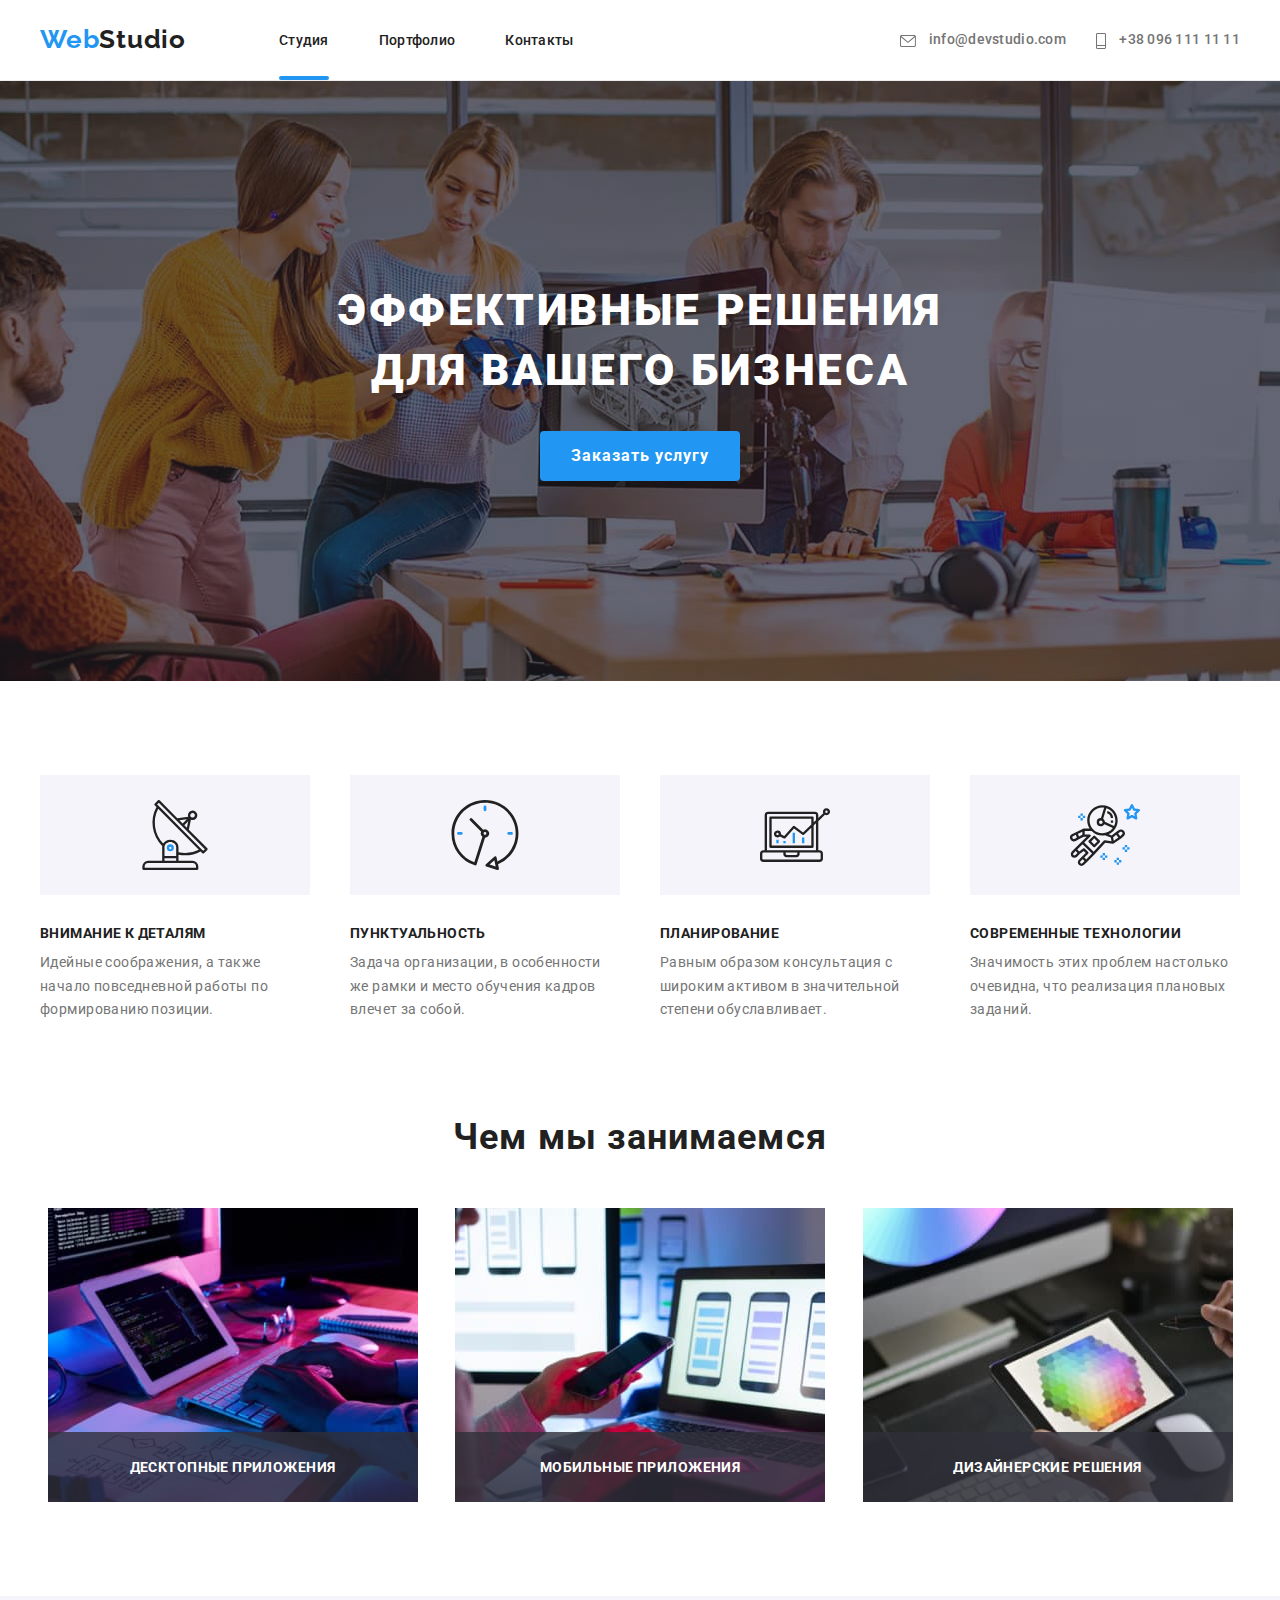
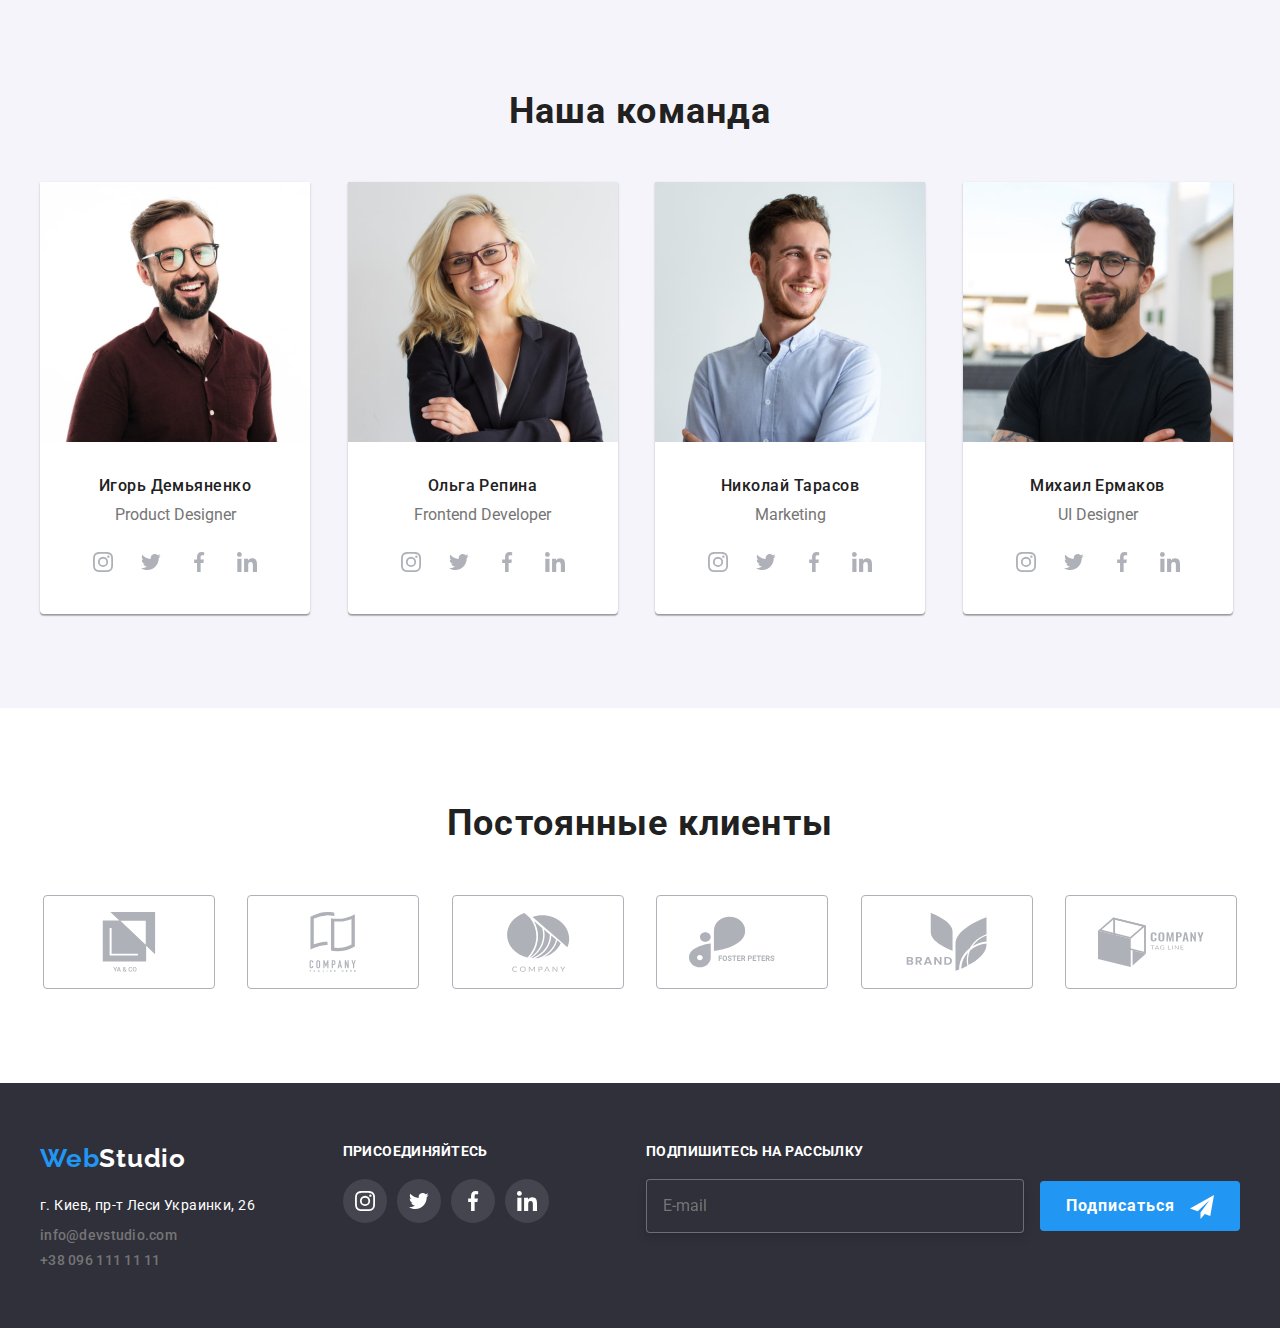
==== index.html @ 2f4a077f "initial commit" ====
<!DOCTYPE html>
<html lang="ru">
  <head>
    <meta charset="UTF-8" />
    <meta http-equiv="X-UA-Compatible" content="IE=edge" />
    <meta name="viewport" content="width=device-width, initial-scale=1.0" />
    <link rel="preconnect" href="https://fonts.googleapis.com" />
    <link rel="preconnect" href="https://fonts.gstatic.com" crossorigin />
    <link
      href="https://fonts.googleapis.com/css2?family=Raleway:wght@700&family=Roboto:wght@400;500;700;900&display=swap"
      rel="stylesheet"
    />
    <link
      rel="stylesheet"
      href="node_modules/modern-normalize/modern-normalize.css"
    />
    <link rel="stylesheet" href="./sass/main.min.css" />
    <link rel="stylesheet" href="css/styles.css" />
    <title>Студия</title>
  </head>
  <body>
    <header class="header">
      <div class="container">
        <nav class="header__nav">
          <a class="logo" href="#">
            <strong class="logo strong">Web</strong>Studio
          </a>
          <ul class="menu__list">
            <li class="menu__item">
              <a class="menu__link active" href="index.html">Студия</a>
            </li>
            <li class="menu__item">
              <a class="menu__link" href="portfolio.html">Портфолио</a>
            </li>
            <li class="menu__item">
              <a class="menu__link" href="#">Контакты</a>
            </li>
          </ul>

          <ul class="contacts__list">
            <li class="contacts__item">
              <a class="mail" href="mailto:info@devstudio.com"
                ><svg class="contacts__icon" width="16" height="12">
                  <use href="./images/icons.svg#icon-mail"></use>
                </svg>
                <span class="mail__text">info@devstudio.com</span>
              </a>
            </li>
            <li class="contacts__item">
              <a class="phone" href="tel:+380961111111">
                <svg class="contacts__icon" width="10" height="16">
                  <use href="./images/icons.svg#icon-phone"></use>
                </svg>
                <span class="phone__text">+38 096 111 11 11</span>
              </a>
            </li>
          </ul>
        </nav>
      </div>
    </header>

    <main class="main">
      <section class="title">
        <div class="container">
          <h1 class="title__main">
            Эффективные решения<br />для вашего бизнеса
          </h1>
          <button class="button title__btn" type="button" data-modal-open>
            Заказать услугу
          </button>
        </div>
      </section>

      <section class="section content">
        <div class="container">
          <ul class="content__list">
            <li class="content__item icon-antenna">
              <h3 class="content__title">Внимание к деталям</h3>
              <p class="content__text">
                Идейные соображения, а также начало повседневной работы по
                формированию позиции.
              </p>
            </li>
            <li class="content__item icon-clock">
              <h3 class="content__title">Пунктуальность</h3>
              <p class="content__text">
                Задача организации, в особенности же рамки и место обучения
                кадров влечет за собой.
              </p>
            </li>
            <li class="content__item icon-diagram">
              <h3 class="content__title">Планирование</h3>
              <p class="content__text">
                Равным образом консультация с широким активом в значительной
                степени обуславливает.
              </p>
            </li>
            <li class="content__item icon-astronaut">
              <h3 class="content__title">Современные технологии</h3>
              <p class="content__text">
                Значимость этих проблем настолько очевидна, что реализация
                плановых заданий.
              </p>
            </li>
          </ul>
        </div>
      </section>

      <section class="section">
        <div class="container">
          <h2 class="about__title">Чем мы занимаемся</h2>
          <ul class="about__list">
            <li class="about__item">
              <img
                class="about__img"
                src="images/image1.jpg"
                alt="coding"
                width="370"
                height="294"
              />
              <h3 class="about__description">Десктопные приложения</h3>
            </li>
            <li class="about__item">
              <img
                class="about__img"
                src="images/image2.jpg"
                alt="working with laptop"
                width="370"
                height="294"
              />
              <h3 class="about__description">Мобильные приложения</h3>
            </li>
            <li class="about__item">
              <img
                class="about__img"
                src="images/image3.jpg"
                alt="working with tablet"
                width="370"
                height="294"
              />
              <h3 class="about__description">Дизайнерские решения</h3>
            </li>
          </ul>
        </div>
      </section>

      <section class="section team">
        <div class="container">
          <h2 class="team__title">Наша команда</h2>
          <ul class="team__list">
            <li class="team__item">
              <figure class="team__content">
                <img
                  class="team__photo"
                  src="images/photo1.jpg"
                  alt="Игорь Демьяненко"
                  width="270"
                  height="260"
                />
                <figcaption class="team__caption">
                  <p class="team__name">Игорь Демьяненко</p>
                  <p class="team__job">Product Designer</p>
                  <button class="team__btn">
                    <svg class="team__icon" width="20px" height="20px">
                      <use href="./images/icons.svg#icon-instagram"></use>
                    </svg>
                  </button>
                  <button class="team__btn">
                    <svg class="team__icon" width="20px" height="20px">
                      <use href="./images/icons.svg#icon-twitter"></use>
                    </svg>
                  </button>
                  <button class="team__btn">
                    <svg class="team__icon" width="20px" height="20px">
                      <use href="./images/icons.svg#icon-facebook"></use>
                    </svg>
                  </button>
                  <button class="team__btn">
                    <svg class="team__icon" width="20px" height="20px">
                      <use href="./images/icons.svg#icon-linkedin"></use>
                    </svg>
                  </button>
                </figcaption>
              </figure>
            </li>
            <li class="team__item">
              <figure class="team__content">
                <img
                  class="team__photo"
                  src="images/photo2.jpg"
                  alt="Ольга Репина"
                  width="270"
                  height="260"
                />
                <figcaption class="team__caption">
                  <p class="team__name">Ольга Репина</p>
                  <p class="team__job">Frontend Developer</p>
                  <button class="team__btn">
                    <svg class="team__icon" width="20px" height="20px">
                      <use href="./images/icons.svg#icon-instagram"></use>
                    </svg>
                  </button>
                  <button class="team__btn">
                    <svg class="team__icon" width="20px" height="20px">
                      <use href="./images/icons.svg#icon-twitter"></use>
                    </svg>
                  </button>
                  <button class="team__btn">
                    <svg class="team__icon" width="20px" height="20px">
                      <use href="./images/icons.svg#icon-facebook"></use>
                    </svg>
                  </button>
                  <button class="team__btn">
                    <svg class="team__icon" width="20px" height="20px">
                      <use href="./images/icons.svg#icon-linkedin"></use>
                    </svg>
                  </button>
                </figcaption>
              </figure>
            </li>
            <li class="team__item">
              <figure class="team__content">
                <img
                  class="team__photo"
                  src="images/photo3.jpg"
                  alt="Николай Тарасов"
                  width="270"
                  height="260"
                />
                <figcaption class="team__caption">
                  <p class="team__name">Николай Тарасов</p>
                  <p class="team__job">Marketing</p>
                  <button class="team__btn">
                    <svg class="team__icon" width="20px" height="20px">
                      <use href="./images/icons.svg#icon-instagram"></use>
                    </svg>
                  </button>
                  <button class="team__btn">
                    <svg class="team__icon" width="20px" height="20px">
                      <use href="./images/icons.svg#icon-twitter"></use>
                    </svg>
                  </button>
                  <button class="team__btn">
                    <svg class="team__icon" width="20px" height="20px">
                      <use href="./images/icons.svg#icon-facebook"></use>
                    </svg>
                  </button>
                  <button class="team__btn">
                    <svg class="team__icon" width="20px" height="20px">
                      <use href="./images/icons.svg#icon-linkedin"></use>
                    </svg>
                  </button>
                </figcaption>
              </figure>
            </li>
            <li class="team__item">
              <figure class="team__content">
                <img
                  class="team__photo"
                  src="images/photo4.jpg"
                  alt="Михаил Ермаков"
                  width="270"
                  height="260"
                />
                <figcaption class="team__caption">
                  <p class="team__name">Михаил Ермаков</p>
                  <p class="team__job">UI Designer</p>
                  <button class="team__btn">
                    <svg class="team__icon" width="20px" height="20px">
                      <use href="./images/icons.svg#icon-instagram"></use>
                    </svg>
                  </button>
                  <button class="team__btn">
                    <svg class="team__icon" width="20px" height="20px">
                      <use href="./images/icons.svg#icon-twitter"></use>
                    </svg>
                  </button>
                  <button class="team__btn">
                    <svg class="team__icon" width="20px" height="20px">
                      <use href="./images/icons.svg#icon-facebook"></use>
                    </svg>
                  </button>
                  <button class="team__btn">
                    <svg class="team__icon" width="20px" height="20px">
                      <use href="./images/icons.svg#icon-linkedin"></use>
                    </svg>
                  </button>
                </figcaption>
              </figure>
            </li>
          </ul>
        </div>
      </section>

      <section class="section">
        <div class="container">
          <h2 class="clients__title">Постоянные клиенты</h2>
          <ul class="clients__list">
            <li class="clients__item">
              <a class="clients__link" href="#">
                <svg class="clients__icon" width="106" height="60">
                  <use href="./images/icons.svg#icon-Client1"></use>
                </svg>
              </a>
            </li>
            <li class="clients__item">
              <a class="clients__link" href="#">
                <svg class="clients__icon" width="106" height="60">
                  <use href="./images/icons.svg#icon-Client2"></use>
                </svg>
              </a>
            </li>
            <li class="clients__item">
              <a class="clients__link" href="#">
                <svg class="clients__icon" width="106" height="60">
                  <use href="./images/icons.svg#icon-Client3"></use>
                </svg>
              </a>
            </li>
            <li class="clients__item">
              <a class="clients__link" href="#">
                <svg class="clients__icon" width="106" height="60">
                  <use href="./images/icons.svg#icon-Client4"></use>
                </svg>
              </a>
            </li>
            <li class="clients__item">
              <a class="clients__link" href="#">
                <svg class="clients__icon" width="106" height="60">
                  <use href="./images/icons.svg#icon-Client5"></use>
                </svg>
              </a>
            </li>
            <li class="clients__item">
              <a class="clients__link" href="#">
                <svg class="clients__icon" width="106" height="60">
                  <use href="./images/icons.svg#icon-Client6"></use>
                </svg>
              </a>
            </li>
          </ul>
        </div>
      </section>
    </main>

    <footer class="footer">
      <div class="container address">
        <div class="address__info">
          <a class="logo footer-logo" href="#">
            <strong class="logo strong">Web</strong>Studio
          </a>
          <ul class="address__list">
            <li class="address__item">г. Киев, пр-т Леси Украинки, 26</li>
            <li class="address__item">
              <a class="mail" href="mailto:info@devstudio.com"
                >info@devstudio.com</a
              >
            </li>
            <li class="address__item">
              <a class="phone" href="tel:+380961111111">+38 096 111 11 11</a>
            </li>
          </ul>
        </div>

        <div class="address__links">
          <h3 class="address__title">Присоединяйтесь</h3>
          <ul class="address__icon-list">
            <li class="address__icon-item">
              <svg class="address__icon" width="20px" height="20px">
                <use href="./images/icons.svg#icon-instagram"></use>
              </svg>
            </li>
            <li class="address__icon-item">
              <svg class="address__icon" width="20px" height="20px">
                <use href="./images/icons.svg#icon-twitter"></use>
              </svg>
            </li>
            <li class="address__icon-item">
              <svg class="address__icon" width="20px" height="20px">
                <use href="./images/icons.svg#icon-facebook"></use>
              </svg>
            </li>
            <li class="address__icon-item">
              <svg class="address__icon" width="20px" height="20px">
                <use href="./images/icons.svg#icon-linkedin"></use>
              </svg>
            </li>
          </ul>
        </div>
        <div class="address__form">
          <h3 class="footer__title">Подпишитесь на рассылку</h3>
          <form name="footer__form">
            <label class="footer__label">
              <input
                class="footer__input"
                type="email"
                name="email"
                placeholder="E-mail"
              />
            </label>
            <button class="button footer__btn">
              Подписаться
              <svg class="footer__icon" width="24px" height="24px">
                <use href="./images/icons.svg#icon-icon_send"></use>
              </svg>
            </button>
          </form>
        </div>
      </div>
    </footer>

    <div class="backdrop is-hidden" data-modal>
      <div class="modal">
        <button class="close__btn" data-modal-close>
          <svg class="close__icon" width="18px" height="18px">
            <use href="./images/icons.svg#icon-close"></use>
          </svg>
        </button>
        <div class="modal__container">
          <h3 class="modal__title">Оставьте свои данные, мы вам перезвоним</h3>

          <form class="modal__form">
            <label class="modal__label">
              <span class="modal__name">Имя</span>
              <input class="modal__input" type="text" name="name" />
              <svg class="modal__icon" width="18px" height="18px">
                <use href="./images/icons.svg#icon-person"></use>
              </svg>
            </label>
            <label class="modal__label">
              <span class="modal__name">Телефон</span>
              <input class="modal__input" type="tel" name="tel" />
              <svg class="modal__icon" width="18px" height="18px">
                <use href="./images/icons.svg#icon-tel"></use>
              </svg>
            </label>
            <label class="modal__label">
              <span class="modal__name">Почта</span>
              <input class="modal__input" type="email" name="email" />
              <svg class="modal__icon" width="18px" height="18px">
                <use href="./images/icons.svg#icon-email"></use>
              </svg>
            </label>
            <label class="modal__label">
              <span class="modal__name">Комментарий</span>
              <textarea
                class="modal__textarea"
                name="feedback"
                placeholder="Введите текст"
              ></textarea>
            </label>
            <label class="modal__custom-label">
              <input class="modal__checkbox" type="checkbox" name="checkbox" />
              <span class="modal__custom-icon"></span>
              <span class="modal__custom-text"
                >Соглашаюсь с рассылкой и принимаю
                <strong>Условия договора</strong></span
              >
            </label>
            <button class="button modal__btn" type="submit">Отправить</button>
          </form>
        </div>
      </div>
    </div>
    <script src="./js/modal.js"></script>
  </body>
</html>
---- css/styles.css ----
:root {
    --backgr-color: #E5E5E5;
    --border-color: #ECECEC;
    --brand-color: #212121;
    --focus-color: #2196F3;
    --title-color: #FFFFFF;
    --main-color:  #2F303A;
    --text-color:  #757575;
    --btn-color:   #F5F4FA;
    --border-img-color: #EEEEEE;
    --icon-color: #AFB1B8;
    --timing-function: cubic-bezier(0.4, 0, 0.2, 1);
    --delay: 250ms;
}

body {
    font-family: 'Roboto', 'Raleway', sans-serif;
    background-color: var(--title-color);
    margin: 0;
}

h1,h2,h3,p,ul {
    margin: 0;
    padding: 0;
}

a {
    text-decoration: none;
    color: var(--text-color);
    display: block;
}

ul {
    list-style-type: none;
}
/*------------- Header -----------------*/

.header {
    border-bottom: 1px solid var(--border-color);
}

.container {
    width: 1200px;
    margin: 0 auto;
    padding: 0 15px;
}


.header__nav {
    display: flex;
    align-items: center;
}

.logo {
    font-family: 'Raleway';
    font-size: 26px;
    font-weight: 700;
    line-height: 1.2;
    letter-spacing: 0.03em;
    color: var(--brand-color);
}

.strong {
    color: var(--focus-color);
}

.menu__list {
   display: flex;
   margin-left: 93px;
}

.menu__item:not( :last-child) {
    margin-right: 50px;
}

.menu__link {
    padding-top: 32px;
    padding-bottom: 32px;
    position: relative;
    color: var(--brand-color);
    cursor: pointer;

    font-size: 14px;
    font-weight: 500;
    line-height: 1.15;
    letter-spacing: 0.02em;
    transition: color var(--delay) var(--timing-function);
}

.menu__link:hover,
.menu__link:focus {
    color:var(--focus-color);
}

.active::after {
    content: "";
    position: absolute;
    bottom: 0;
    display: block;
    width: 100%;
    height: 4px;
    
    border-radius: 2px;
    background-color: var(--focus-color);
}

.contacts__list {
    display: flex;
    margin-left: auto;    
}

.contacts__item {
    margin-left: 30px;
}

.contacts__icon {
    vertical-align: middle;
    fill: currentColor;
    transition: fill var(--delay) var(--timing-function);
}

.contacts__icon:hover {
    fill: var(--focus-color);
}

.mail__text,
.phone__text {
    margin-left: 10px;
}

.mail,
.phone {
    font-size: 14px;
    font-weight: 500;
    line-height: 1.15;
    letter-spacing: 0.02em; 
    cursor: pointer;
    transition: color var(--delay) var(--timing-function);
}

.mail:hover,.mail:focus,
.phone:hover, .phone:focus {
    color: var(--focus-color);
}


/*------------ Studio ----------------*/
/*------------ Main ------------------*/

.title {
     background-color: var(--main-color);
     padding-bottom: 200px;
     max-width: 1600px;
     margin-left: auto;
     margin-right: auto;
     background-size: cover;
     background-repeat: no-repeat;
     background-position: center;
     background-image: linear-gradient(to right, rgba(47, 48, 58, 0.4),rgba(47, 48, 58, 0.4)), url("../images/bg_img.jpg");
}

.title__main {
    padding-top: 200px;
    
    font-size: 44px;
    font-weight: 900;
    line-height: 1.36;
    text-align: center;
    letter-spacing: 0.06em;
    text-transform: uppercase;
    color: var(--title-color);
}

.button {
    display: block;
    margin: 30px auto 0;
    padding: 0;
    
    width: 200px;
    height: 50px;
    border-radius: 4px;
    border: none;
    background-color: var(--focus-color);
    color: var(--title-color);
    font-family: 'Roboto';
    font-size: 16px;
    font-weight: 700;
    line-height: 1.9;
    text-align: center;
    letter-spacing: 0.06em;
    cursor: pointer;
}



/*--------------- Content --------------*/
.section {
    padding-top: 94px;
    padding-bottom: 94px;
}

.content {
    padding-bottom: 0px;
}

.content__list {
    display: flex;
    justify-content: space-between;
}

.content__item {
    margin-right: 30px;
    flex-basis: 270px;
}

.content__item::before {
    content: "";
    width: 270px;
    height: 120px;
    background: var(--btn-color) url(../images/antenna.svg) no-repeat center;
    display: block;
    margin-bottom: 30px;
}

.icon-clock::before {
    background-image:url(../images/clock.svg);
}

.icon-diagram::before {
    background-image: url(../images/diagram.svg);
}

.icon-astronaut::before {
    background-image: url(../images/astronaut.svg);
}

.content__item:nth-child(4n) {
    margin-right: 0px;
}

.content__title,
.about__description {
    font-size: 14px;
    font-weight: 700;
    line-height: 1.15;
    letter-spacing: 0.03em;
    text-transform: uppercase;
    color: var(--brand-color);

    margin-bottom: 10px;
}

.content__text {
    font-size: 14px;
    line-height: 1.7;
    letter-spacing: 0.03em;
    color: var(--text-color);
}

/*--------------- About --------------*/

.about__img {
    display: block;
}

.about__list {
    display: flex;
    flex-direction: row;
    justify-content: space-evenly;
}

.about__item {
    margin-right: 30px;
    position: relative;
}

.about__item:last-child {
    margin-right: 0px;
}

.about__description {
    position: absolute;
    bottom: 0;
    width: 370px;
    margin: 0;
    padding-top: 27px;
    padding-bottom: 27px;
    background: rgba(47, 48, 58, 0.8);
    color: var(--title-color);
    text-align: center;
}

.about__title,
.team__title,
.clients__title {
    font-size: 36px;
    font-weight: 700;
    line-height: 1.17;
    text-align: center;
    letter-spacing: 0.03em;
    color: var(--brand-color);
    margin-bottom: 50px;
}

/*-------------  Team --------------*/


.team {
    background-color: var(--btn-color);
}

.team__list {
    display: flex;
    flex-wrap: wrap;
    flex-direction: row;
}

.team__item {
    margin-right: 30px;
    flex-basis: calc((100% - 90px) / 4);
   
}

.team__content {
    width: 270px;
    margin: 0;
    background-color: var(--title-color);
    box-shadow: 0px 1px 3px rgba(0, 0, 0, 0.12), 0px 1px 1px rgba(0, 0, 0, 0.14), 0px 2px 1px rgba(0, 0, 0, 0.2);
    border-radius:  0px 0px 4px 4px;
}

.team__caption {
    padding-left: 32px;
    padding-right: 32px;
    text-align: center;
}

.team__item:nth-child(4n) {
    margin-right: 0px;
}

.team__name {
    padding-top: 30px;
    margin-bottom: 10px;
    
    font-size: 16px;
    font-weight: 500;
    line-height: 1.19;
    text-align: center;
    letter-spacing: 0.03em;
    color: var(--brand-color);
}

.team__job {
    font-weight: 400;
    color: var(--text-color);
    text-align: center;
}

.team__btn {
    margin-top: 16px;
    margin-bottom: 30px;
    width: 44px;
    height: 44px;
    border: none;
    border-radius: 50%;
    cursor: pointer;
    background-color: var(--title-color);
    color: var(--icon-color);
    transition: background-color var(--delay) var(--timing-function), color var(--delay) var(--timing-function);
}

.team__btn:nth-child(4) {
    margin-right: 0;
}

.team__btn:hover {
   background-color: var(--focus-color);
   color: var(--title-color);
}

.team__icon { 
    display: block;
    margin: 0 auto;
    fill: currentColor;
}


/*--------------- Clients --------------*/

.clients__list{
    display: flex;
    flex-direction: row;
    justify-content: space-evenly;
}

.clients__item {
    margin-right: 30px;
}

.clients__item:nth-child(6n) {
    margin-right: 0px;
}

.clients__link {
    width: 170px;
    height: 92px;
    border: 1px solid var(--icon-color);
    border-radius: 4px;
    cursor: pointer;
    color: var(--icon-color);
    fill: var(--icon-color);
}

.clients__icon {
    display: block;
    margin: 16px auto;
    fill: currentColor;
    transition: color var(--delay) var(--timing-function), fill var(--delay) var(--timing-function);
}

.clients__link:hover {
    color: var(--focus-color);
    fill: var(--focus-color);
    border: 1px solid var(--focus-color);
}

/*------------------- Footer --------------------*/

.footer {
    background-color: var(--main-color);
    padding-top: 60px;
    padding-bottom: 60px;
}

.footer-logo {
    color: var(--title-color);
    margin-bottom: 20px;
}

.address {
    display: flex;
    flex-direction: row;
    justify-content: space-between;
}

.address__item {
    font-style: normal;
    font-size: 14px;
    line-height: 1.7;
    letter-spacing: 0.03em;
    color: rgba(255, 255, 255, 0.6); 
}

.address__item:first-child {
    color: var(--title-color);
}

.address__item:not(:last-child) {
    margin-bottom: 9px;
}


.address__icon-list  {
    display: flex;
    flex-direction: row;
}


.address__title,
.footer__title {
    margin-bottom: 20px;
    font-style: normal;
    font-weight: 700;
    font-size: 14px;
    line-height: 16px;
    letter-spacing: 0.03em;
    text-transform: uppercase;
    color: var(--title-color);
}

.address__icon-item{
    width: 44px;
    height: 44px;
    border: none;
    border-radius: 50%;
    background: rgba(255, 255, 255, 0.1);
    cursor: pointer;
    margin-right: 10px;
    display: flex;
    align-items: center;
    transition: background-color var(--delay) var(--timing-function); 
}


.address__icon {
    display: block;
    margin: 0 auto;
    fill: var(--title-color);
}

.address__icon-item:hover {
    background-color: var(--focus-color);
}

.footer__label {
    display: inline-block;
}

.footer__btn {
    display: inline-block;
    margin-top: 0px;
    margin-left: 12px ; 
}
.footer__input {
    width: 358px;
    height: 50px;
    border: 1px solid rgba(255, 255, 255, 0.3);
    border-radius: 4px;
    color: rgba(255, 255, 255, 0.6);
    filter: drop-shadow(0px 4px 4px rgba(0, 0, 0, 0.15));
    background-color: var(--main-color);
    font-size: 16px;
    padding-left: 16px;
    font-family: inherit;
}



.footer__icon {
    display: inline-block;
    vertical-align: middle;
    padding-left: 10px;
}


/*------------ Portfolio ----------------*/

.main__list {
    display: flex;
    flex-direction: row;
    justify-content: center;
}

.main__btn {
    display: block;
    border-radius: 4px;
    border: none;
    padding: 6px 22px;
    background-color: var(--btn-color);
    color: var(--brand-color);
    font-family: 'Roboto';
    font-weight: 500;
    font-size: 16px;
    line-height: 1.6;
    text-align: center;
    letter-spacing: 0.06em;
    cursor: pointer;
    transition: background-color var(--delay) var(--timing-function),color var(--delay) var(--timing-function),box-shadow var(--delay) var(--timing-function);
}

.main__item:not(:last-child) {
    margin-right: 8px;
}

.main__btn:hover,
.main__btn:focus {
    background-color: var(--focus-color);
    color: var(--btn-color);
    box-shadow: 0px 3px 1px rgba(0, 0, 0, 0.1), 0px 1px 2px rgba(0, 0, 0, 0.08), 0px 2px 2px rgba(0, 0, 0, 0.12);
}


.section__images-list {
    display: flex;
    flex-wrap: wrap;
    padding-top: 50px;
}

.section__images-item {
   margin-right: 30px;
   margin-bottom: 30px;
   position: relative;
   transition: box-shadow var(--delay) var(--timing-function);
}

.section__images-item:hover {
    box-shadow: 0px 1px 1px rgba(0, 0, 0, 0.12), 0px 4px 4px rgba(0, 0, 0, 0.06), 1px 4px 6px rgba(0, 0, 0, 0.16);
    cursor: pointer;
}

.section__images-item:nth-child(3n) {
    margin-right: 0;
}

.section__images-item:nth-last-child(-n + 3) {
    margin-bottom: 0px;
}

.section__photo {
    display: block;
}

.section__figure {
    margin: 0;
    position: relative;
    overflow: hidden;
}

.section__text {
    position: absolute;
    height: 100%;
    top: 0;
   
    font-size: 18px;
    line-height: 1.5;
    letter-spacing: 0.03em;
    text-align: left;
    padding: 63px 24px 0px;
    
    transform: translateY(100%);
    transition: transform var(--delay) var(--timing-function);
    
    background-color: rgba(33, 150, 243, 0.9);
    color: var(--title-color);
}

.section__figure:hover .section__text {
    transform: translateY(0);
}


.section__figcaption {
    position: relative;
    z-index: 1;
    padding: 0 24px;
    background-color: var(--title-color);
    border-left: 1px solid var(--border-img-color);
    border-right: 1px solid var(--border-img-color);
    border-bottom: 1px solid  var(--border-img-color);
}

.section__name {
    padding-top: 20px;
    font-weight: 700;
    font-size: 18px;
    line-height: 2;
    letter-spacing: 0.06em;
    color: var(--brand-color);
}

.section__about {
    margin-top: 4px;
    padding-bottom: 20px;

    padding-top: 0px;
    font-weight: 400;
    font-size: 16px;
    line-height: 1.9;
    letter-spacing: 0.03em;
    color: var(--text-color);
}

/*----------- Modal Window --------------*/

.backdrop {
    position: fixed;
    top: 0;
    left: 0;

    width: 100%;
    height: 100%;

    background: rgba(0, 0, 0, 0.2);
    opacity: 1;
    visibility: visible;
    transition: opacity var(--delay) var(--timing-function), visbility var(--delay) var(--timing-function);
}

.backdrop.is-hidden {
    opacity: 0;
    pointer-events: none;
    visibility: hidden;
}

.modal {
    position: absolute;
    top: 50%;
    left: 50%;
    transform: translate(-50%, -50%);

    width: 528px;
    padding: 40px;

    background: var(--title-color);
    box-shadow: 0px 1px 3px rgba(0, 0, 0, 0.12), 0px 1px 1px rgba(0, 0, 0, 0.14), 0px 2px 1px rgba(0, 0, 0, 0.2);
    border-radius: 4px;
    box-sizing: border-box;

    font-family: 'Roboto';
    font-style: normal;
}

.close__btn {
    position: absolute;
    right: 8px;
    top: 8px;
    border: none;
    width: 30px;
    height: 30px;
    
    padding: 0;
    background-color: var(--title-color);
    border-radius: 50%;
    border: 1px solid rgba(0, 0, 0, 0.1);
    cursor: pointer;
}

.close__icon {
    vertical-align: middle;
    fill: currentColor;
    transition: fill var(--timing-function) var(--delay);
}

.close__icon:hover {
    fill:var(--focus-color);
}


.modal__title {
    margin-bottom: 12px;
    text-align: center;
    
    font-weight: 700;
    font-size: 20px;
    line-height: 1.15;
    letter-spacing: 0.03em;
    color: var(--brand-color);
}


.modal__form {
    font-weight: 400;
    font-size: 12px;
    line-height: 1.67;
    letter-spacing: 0.01em;
    color: var(--text-color);
}

.modal__label {
    position: relative;
}

.modal__name {
   display: block;
}

.modal__input {
    display: block;
    width: 100%;
    box-sizing: border-box;
    margin-bottom: 10px;
    padding-top: 14px;
    padding-bottom: 14px;
    padding-left: 42px;
    padding-right: 0;
    border: 1px solid rgba(33, 33, 33, 0.2);
    border-radius: 4px;
}


.modal__icon {
    position: absolute;
    top: 33px;
    left: 15px;
    fill: var(--brand-color);
}

.modal__textarea {
    width: 100%;
    box-sizing: border-box;
    height: 120px;
    padding: 12px 16px;
    border: 1px solid rgba(33, 33, 33, 0.2);
    border-radius: 4px;
    resize: none;

}

.modal__label:focus-within > .modal__icon, .modal__input, .modal__textarea{
    fill: var(--focus-color);
    outline-color: var(--focus-color);
    cursor: pointer;
}

.modal__textarea::placeholder {
    letter-spacing: 0.01em;
    font-family: 'Roboto';
    font-style: normal;
    font-weight: 400;
    color: rgba(117, 117, 117, 0.5);
}


.modal__custom-label {
    display: flex;
    align-items: center;
    margin-top: 20px;
}

.modal__checkbox {
    appearance: none;
}

.modal__custom-icon {
    display: inline-block;
    box-sizing: border-box; 
    margin-right: 8px;
    width: 16px;
    height: 15px;
    border: 2px solid var(--brand-color);
    border-radius: 2px;
}

.modal__custom-text {
    font-size: 14px;
}

.modal__custom-text strong {
    text-decoration: underline;
    font-weight: 400;
}


.modal__checkbox:checked + .modal__custom-icon {
    background-image: url('../images/check.svg');
    background-color: var(--focus-color);
    background-size: contain;
    background-origin: border-box;
    border-color: var(--focus-color);
    background-position: center;
}

.modal__btn {
    margin: 30px auto 0;
    padding: 0;
}
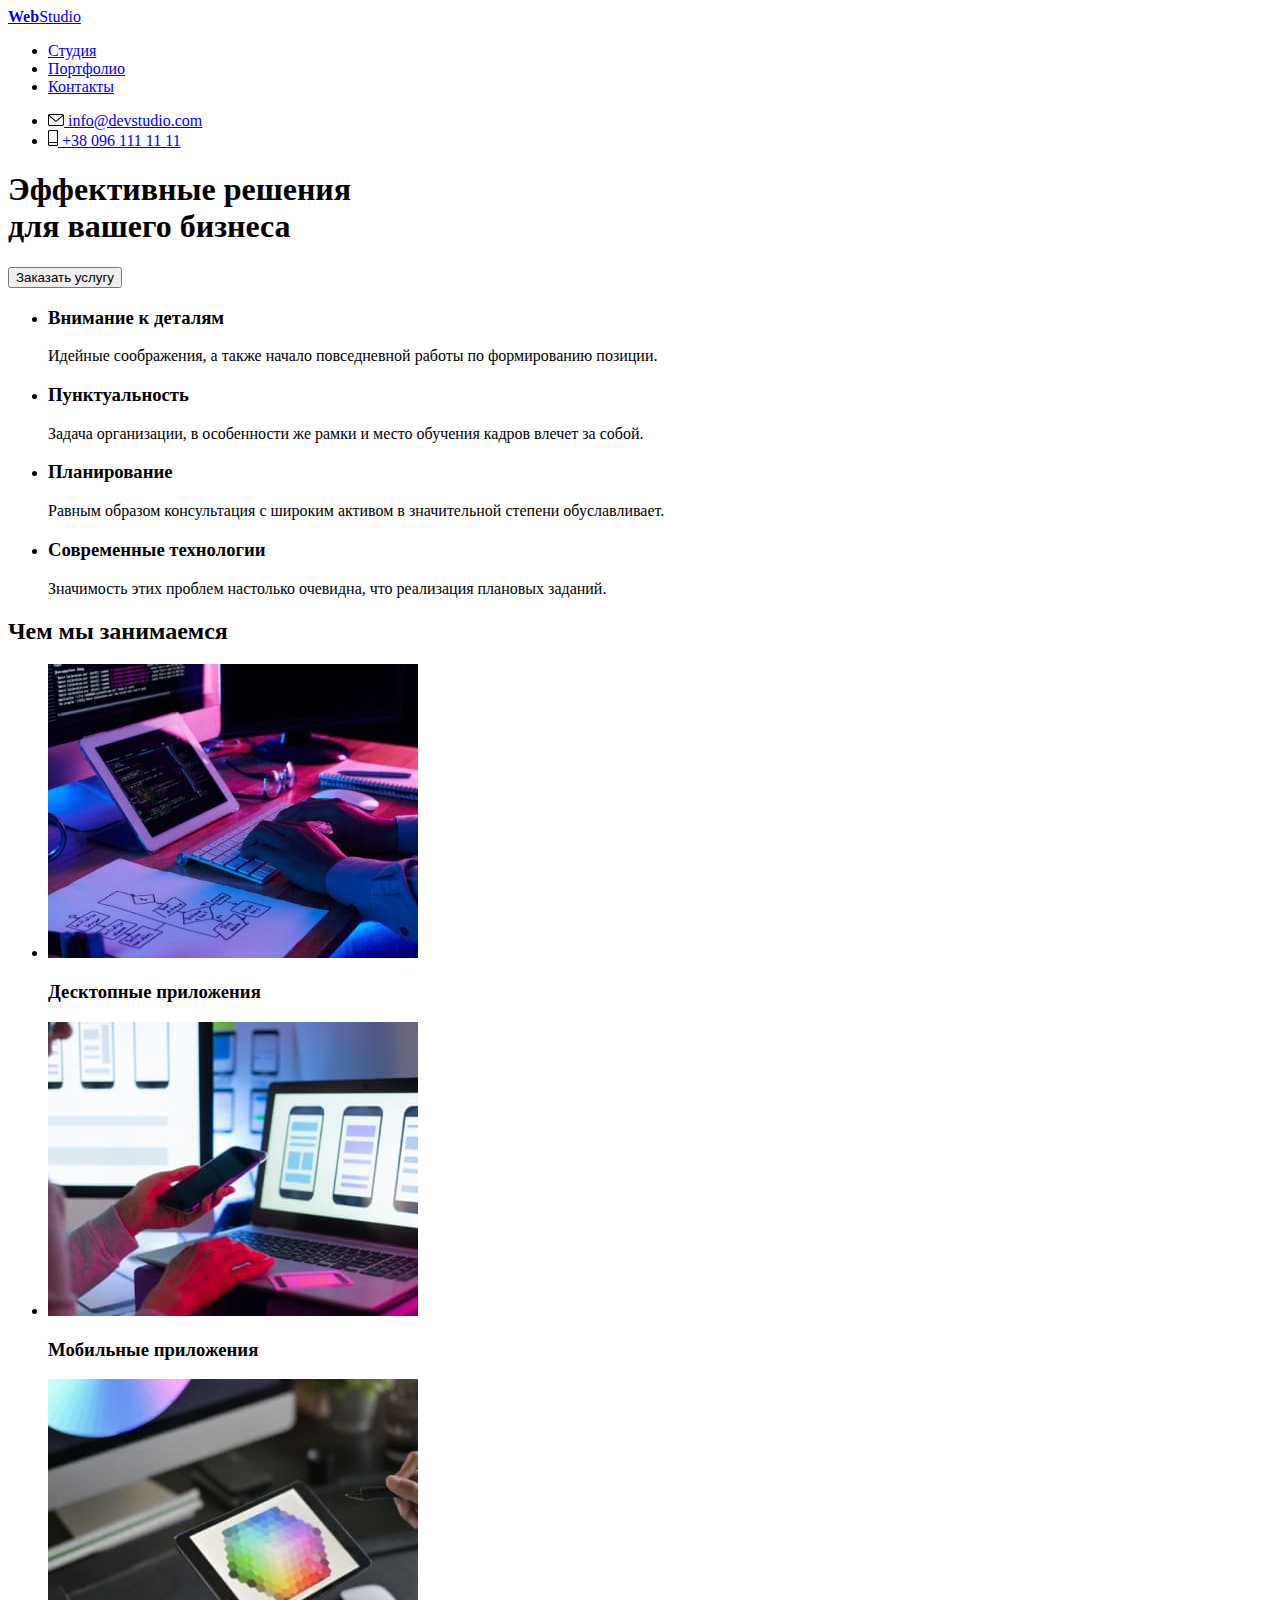
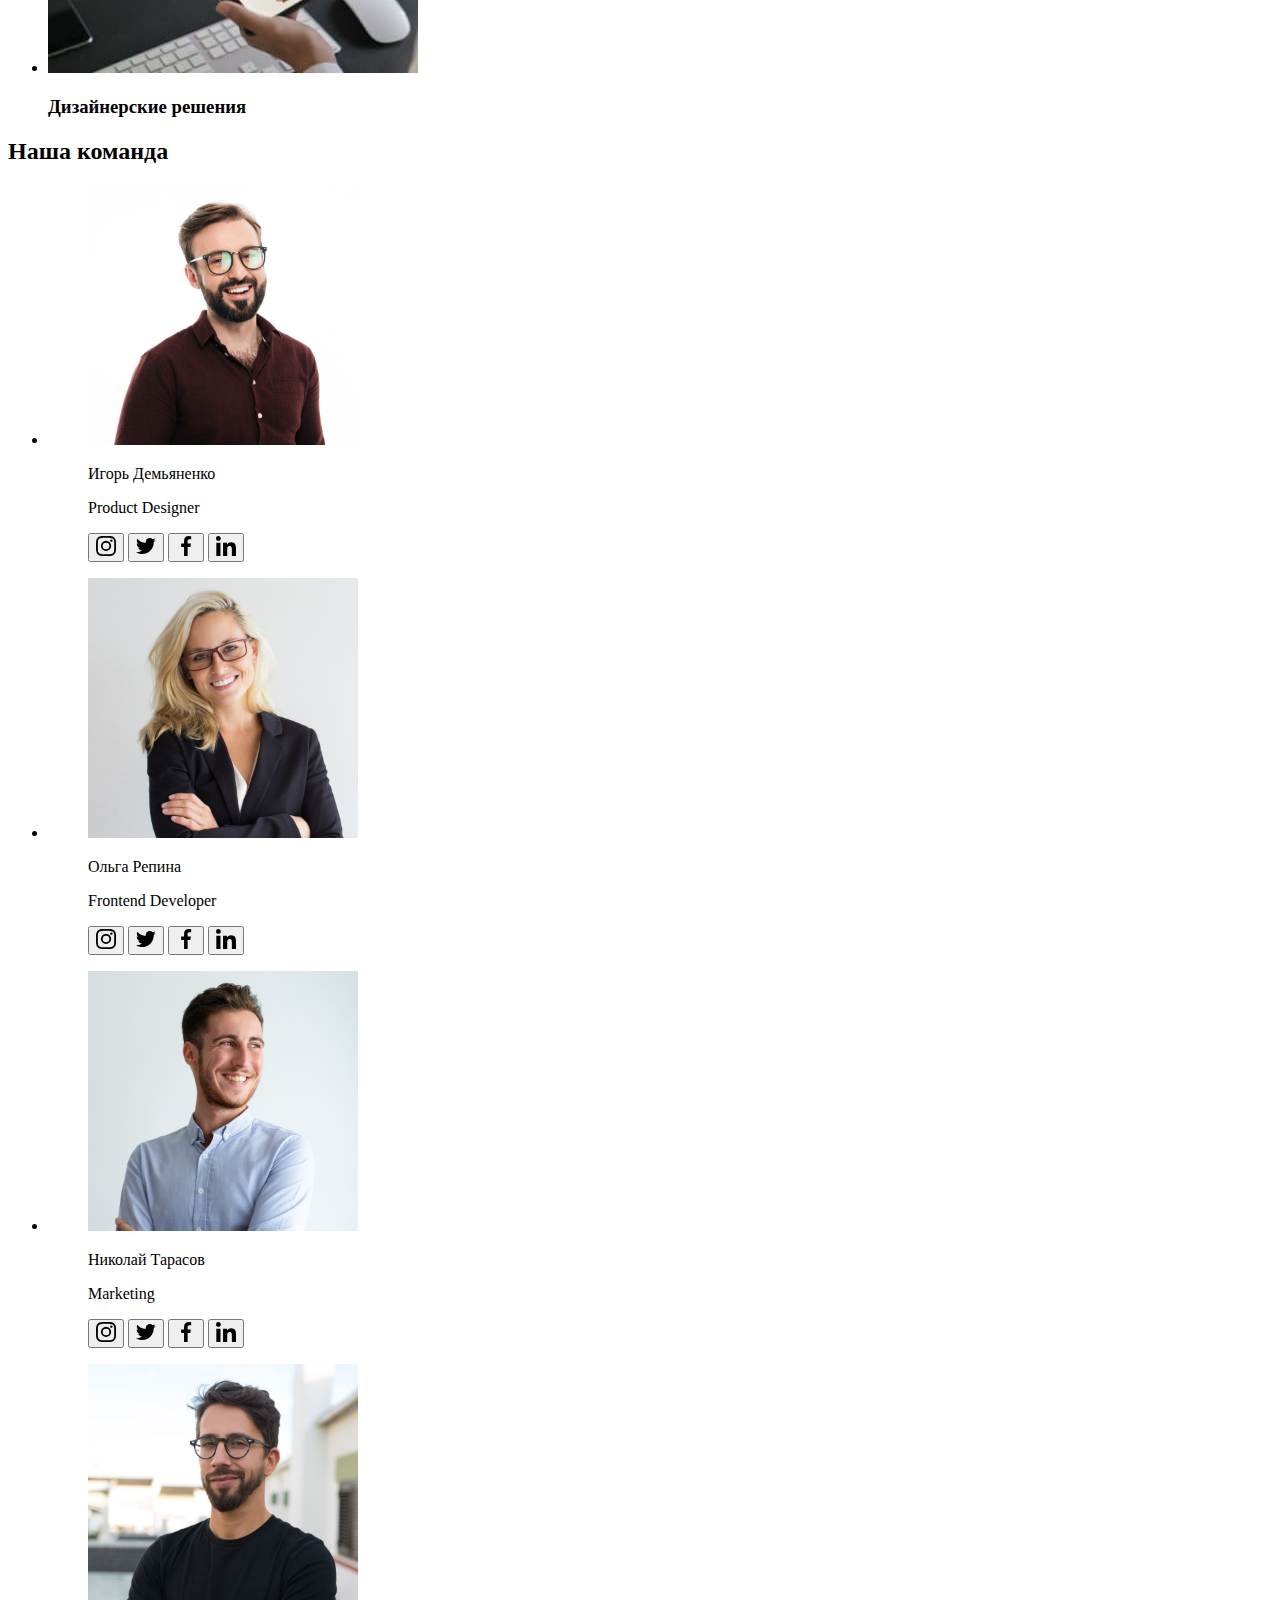
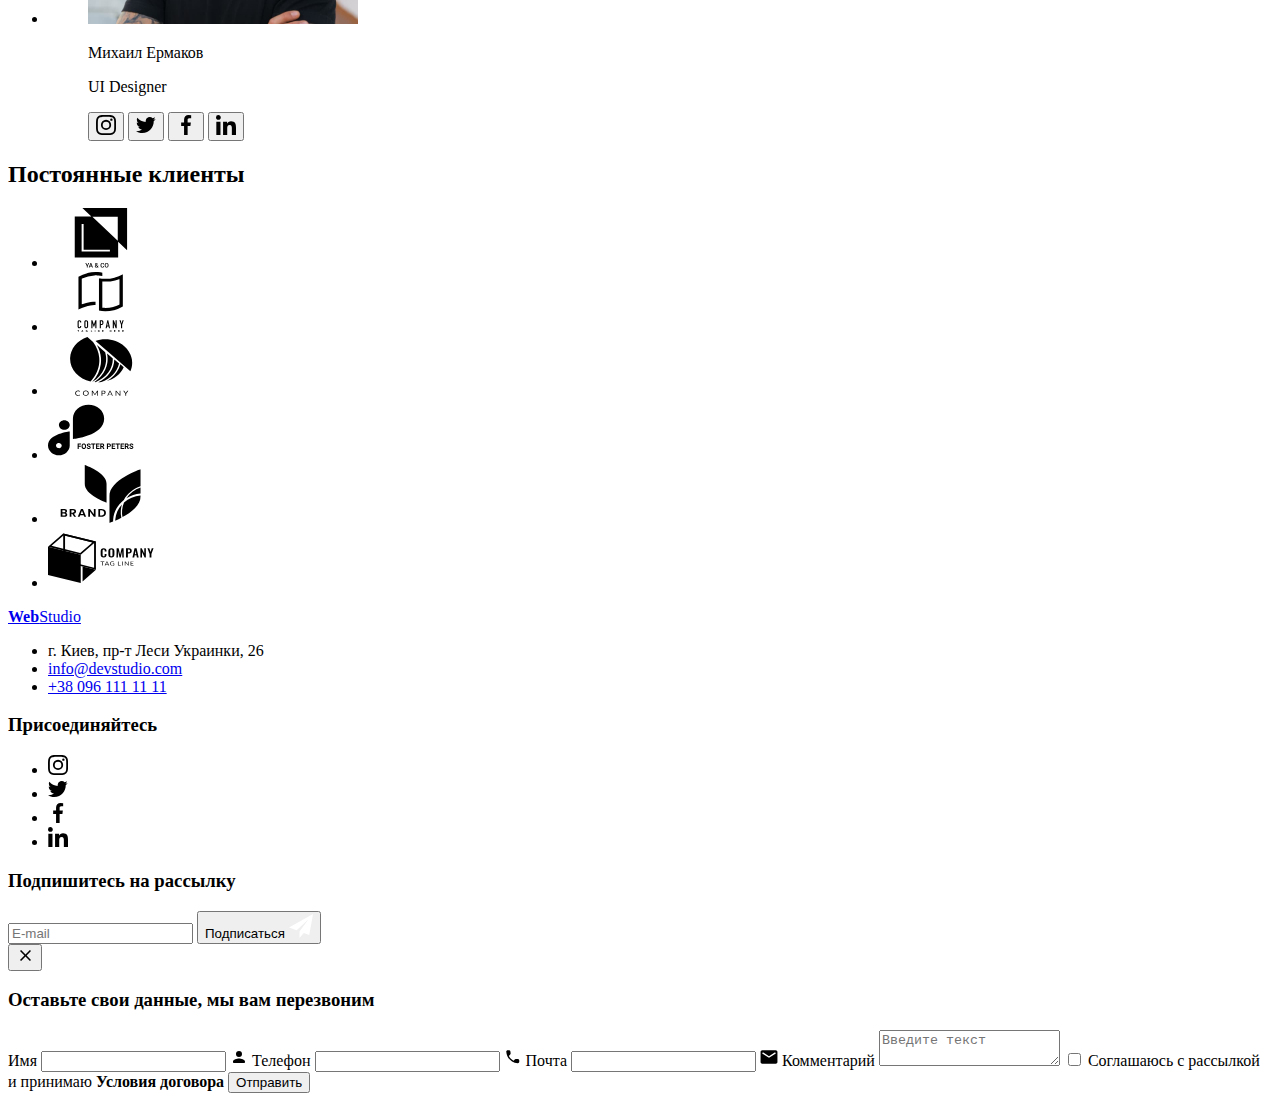
==== commit d3f79dff: "test" ====
--- a/index.html
+++ b/index.html
@@ -15,7 +15,6 @@
       href="node_modules/modern-normalize/modern-normalize.css"
     />
     <link rel="stylesheet" href="./sass/main.min.css" />
-    <link rel="stylesheet" href="css/styles.css" />
     <title>Студия</title>
   </head>
   <body>
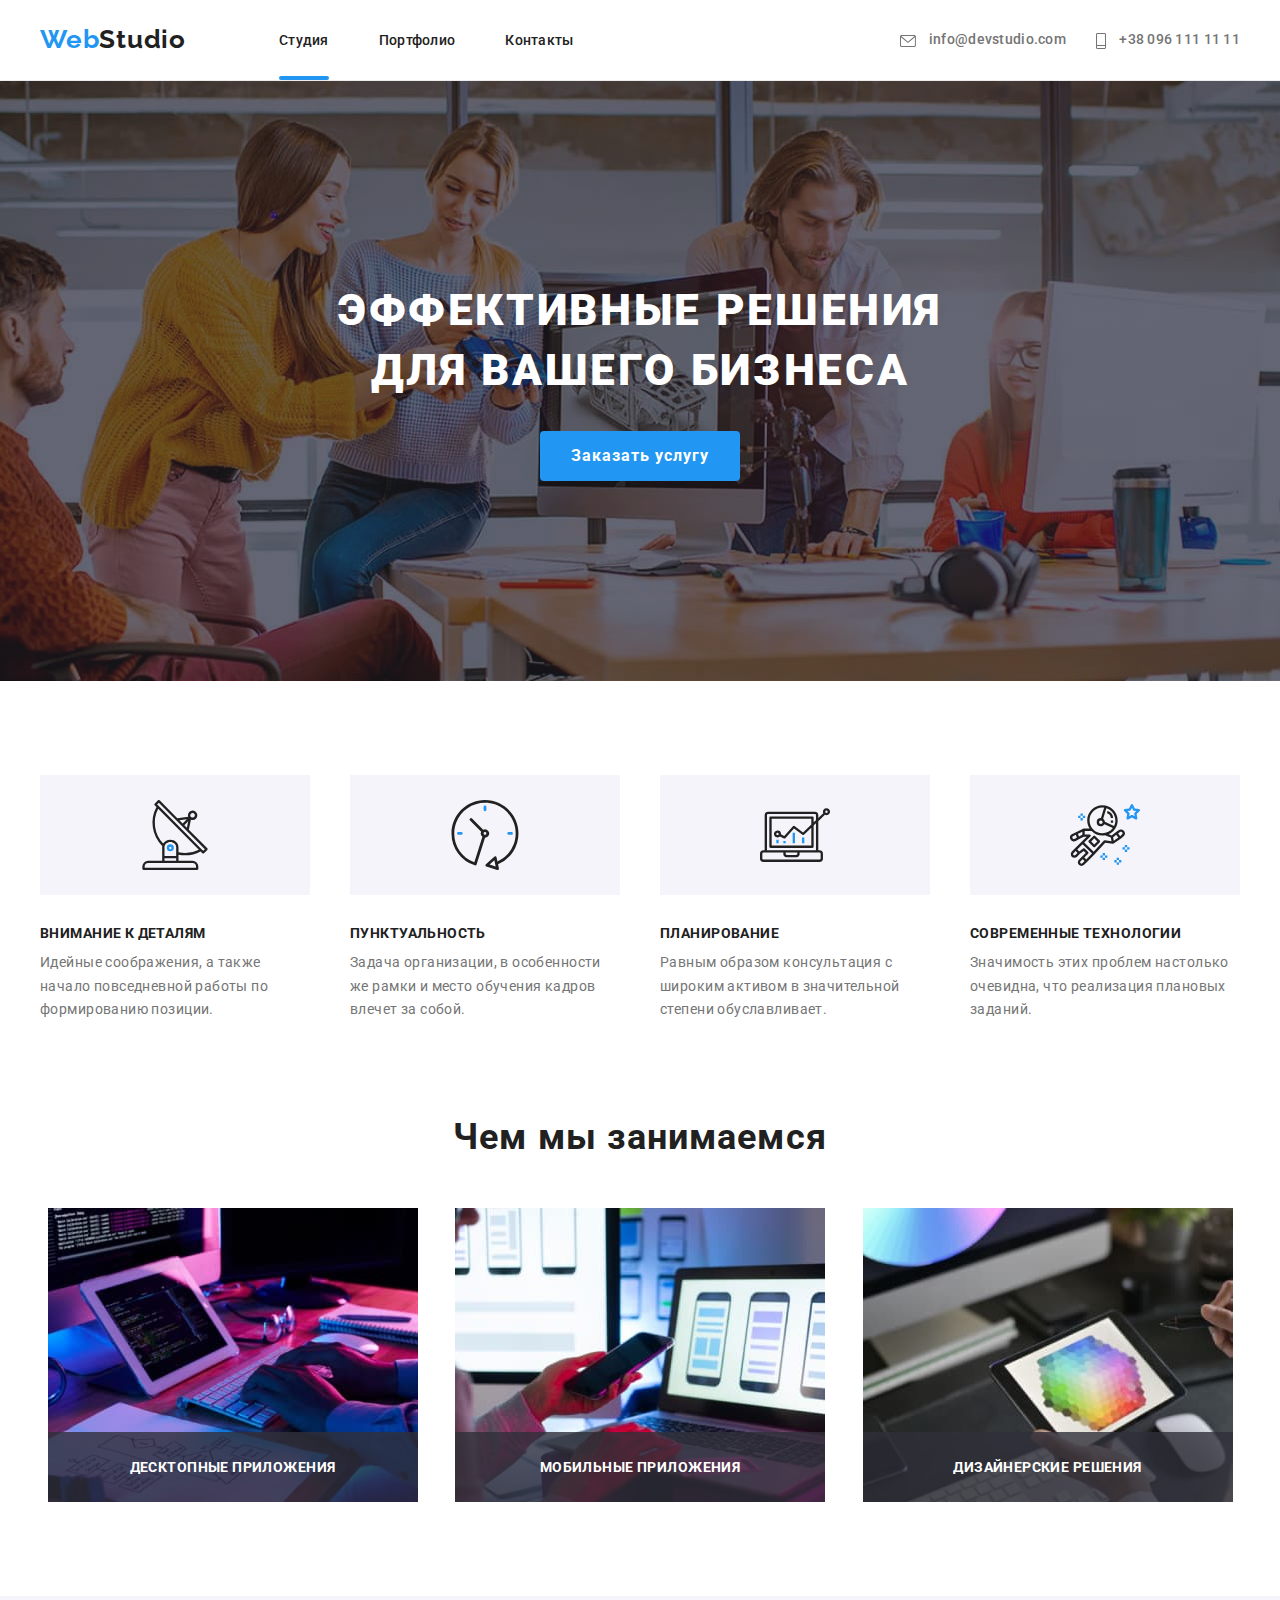
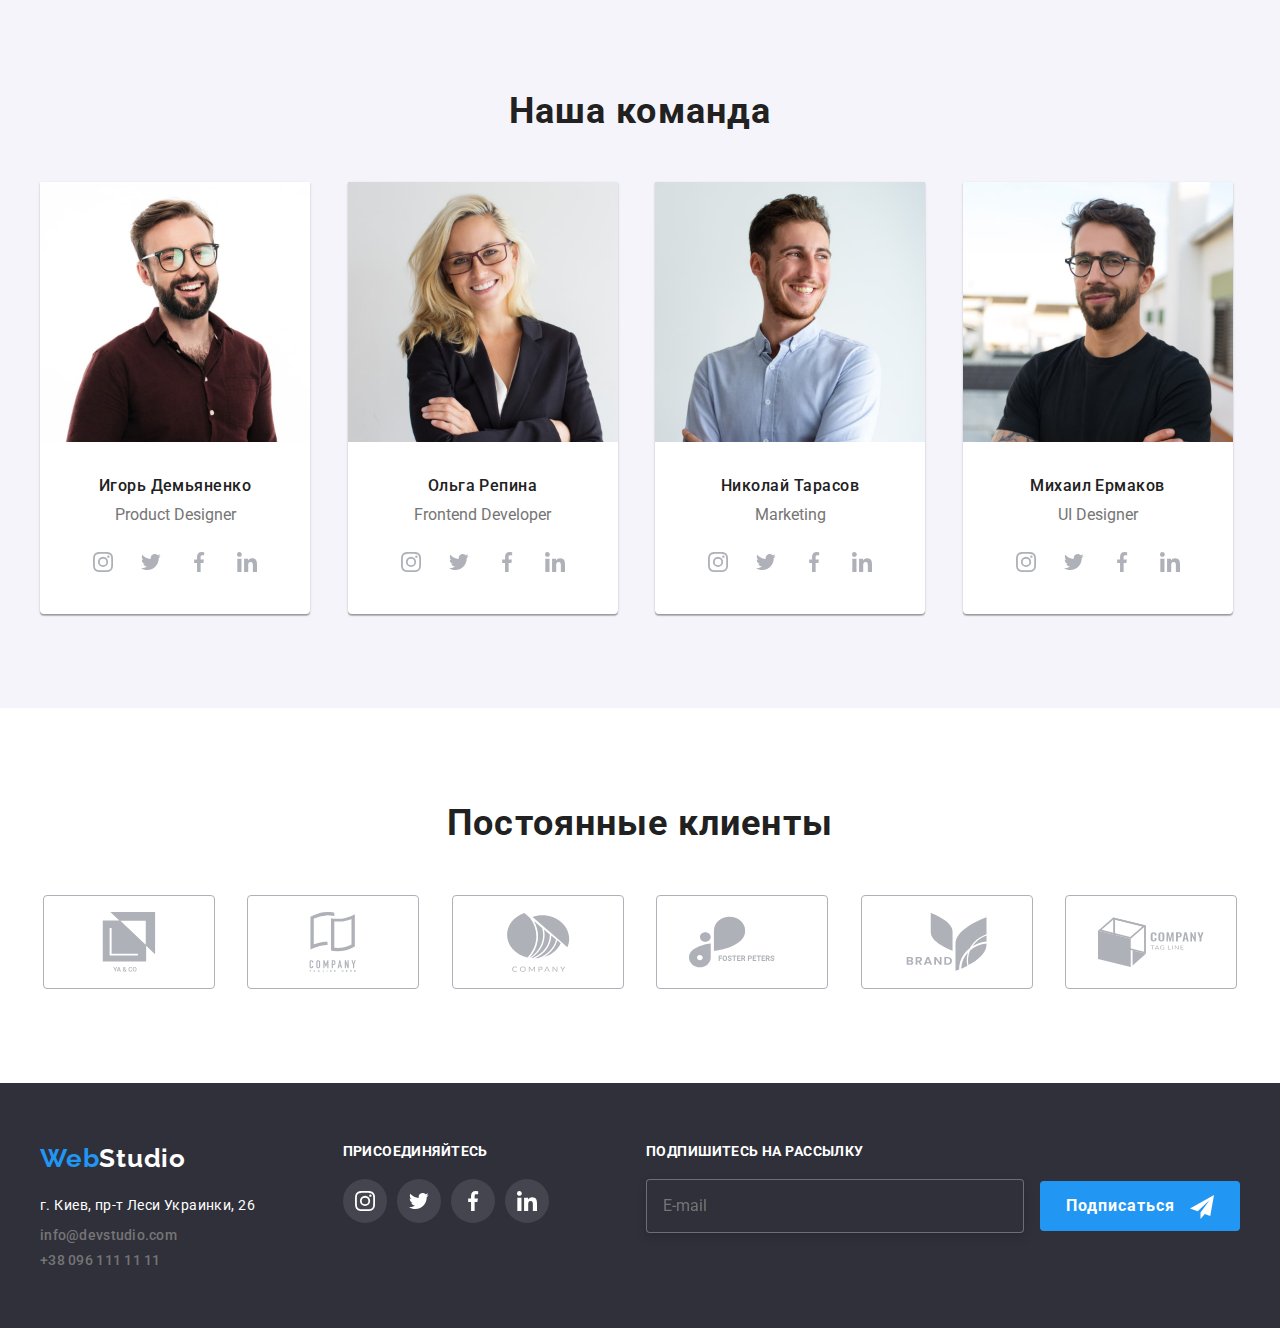
==== commit 5b887bb4: "Change style path and style prop in sass components menu_list and general" ====
--- a/index.html
+++ b/index.html
@@ -14,7 +14,7 @@
       rel="stylesheet"
       href="node_modules/modern-normalize/modern-normalize.css"
     />
-    <link rel="stylesheet" href="./sass/main.min.css" />
+    <link rel="stylesheet" href="./css/main.min.css" />
     <title>Студия</title>
   </head>
   <body>
--- a/css/main.min.css
+++ b/css/main.min.css
@@ -0,0 +1,2 @@
+body{font-family:"Roboto",sans-serif,"Raleway",sans-serif;background-color:#fff;margin:0}h1,h2,h3,p,ul{margin:0;padding:0}a{text-decoration:none;color:#757575;display:block}ul{list-style-type:none}.header{border-bottom:1px solid #ECECEC}.container{width:1200px;margin:0 auto;padding:0 15px}.header__nav{display:-webkit-box;display:-ms-flexbox;display:flex;-webkit-box-align:center;-ms-flex-align:center;align-items:center}.logo{font-family:"Raleway",sans-serif;font-size:26px;font-weight:700;line-height:1.2;letter-spacing:0.03em;color:#212121}.strong{color:#2196F3}.menu__list{display:-webkit-box;display:-ms-flexbox;display:flex;margin-left:93px}.menu__item:not(:last-child){margin-right:50px}.menu__link{padding-top:32px;padding-bottom:32px;position:relative;color:#212121;cursor:pointer;font-size:14px;font-weight:500;line-height:1.15;letter-spacing:0.02em;-webkit-transition:color 250ms cubic-bezier(0.4, 0, 0.2, 1);transition:color 250ms cubic-bezier(0.4, 0, 0.2, 1)}.menu__link:hover,.menu__link:focus{color:#2196F3}.menu__link.active::after{content:"";position:absolute;bottom:0;display:block;width:100%;height:4px;border-radius:2px;background-color:#2196F3}.contacts__list{display:-webkit-box;display:-ms-flexbox;display:flex;margin-left:auto}.contacts__item{margin-left:30px}.contacts__icon{vertical-align:middle;fill:currentColor;-webkit-transition:fill 250ms cubic-bezier(0.4, 0, 0.2, 1);transition:fill 250ms cubic-bezier(0.4, 0, 0.2, 1)}.contacts__icon:hover{fill:#2196F3}.mail,.phone{font-size:14px;font-weight:500;line-height:1.15;letter-spacing:0.02em;cursor:pointer;-webkit-transition:color 250ms cubic-bezier(0.4, 0, 0.2, 1);transition:color 250ms cubic-bezier(0.4, 0, 0.2, 1)}.mail:hover,.mail:focus,.phone:hover,.phone:focus{color:#2196F3}.mail__text,.phone__text{margin-left:10px}.button,.title__btn{display:block;margin:30px auto 0;padding:0;width:200px;height:50px;border-radius:4px;border:none;background-color:#2196F3;color:#fff;font-family:"Roboto",sans-serif;font-size:16px;font-weight:700;line-height:1.9;text-align:center;letter-spacing:0.06em;cursor:pointer}.title{background-color:mainColor;padding-bottom:200px;max-width:1600px;margin-left:auto;margin-right:auto;background-size:cover;background-repeat:no-repeat;background-position:center;background-image:-webkit-gradient(linear, left top, right top, from(rgba(47,48,58,0.4)), to(rgba(47,48,58,0.4))),url("../images/bg_img.jpg");background-image:linear-gradient(to right, rgba(47,48,58,0.4), rgba(47,48,58,0.4)),url("../images/bg_img.jpg")}.title__main{padding-top:200px;font-size:44px;font-weight:900;line-height:1.36;text-align:center;letter-spacing:0.06em;text-transform:uppercase;color:#fff}.section{padding-top:94px;padding-bottom:94px}.content{padding-bottom:0px}.content__list{display:-webkit-box;display:-ms-flexbox;display:flex;-webkit-box-pack:justify;-ms-flex-pack:justify;justify-content:space-between}.content__item{margin-right:30px;-ms-flex-preferred-size:270px;flex-basis:270px}.content__item::before{content:"";width:270px;height:120px;background:#F5F4FA url(../images/antenna.svg) no-repeat center;display:block;margin-bottom:30px}.content__item:nth-child(4n){margin-right:0px}.content__text{font-size:14px;line-height:1.7;letter-spacing:0.03em;color:#757575}.content__title,.about__description{font-size:14px;font-weight:700;line-height:1.15;letter-spacing:0.03em;text-transform:uppercase;color:#212121;margin-bottom:10px}.icon-clock::before{background-image:url("../images/clock.svg")}.icon-diagram::before{background-image:url("../images/diagram.svg")}.icon-astronaut::before{background-image:url("../images/astronaut.svg")}.about__img{display:block}.about__list{display:-webkit-box;display:-ms-flexbox;display:flex;-webkit-box-orient:horizontal;-webkit-box-direction:normal;-ms-flex-direction:row;flex-direction:row;-webkit-box-pack:space-evenly;-ms-flex-pack:space-evenly;justify-content:space-evenly}.about__item{margin-right:30px;position:relative}.about__item:last-child{margin-right:0px}.about__description{position:absolute;bottom:0;width:370px;margin:0;padding-top:27px;padding-bottom:27px;background:rgba(47,48,58,0.8);color:#fff;text-align:center}.about__title,.team__title,.clients__title{font-size:36px;font-weight:700;line-height:1.17;text-align:center;letter-spacing:0.03em;color:#212121;margin-bottom:50px}.team{background-color:#F5F4FA}.team__list{display:-webkit-box;display:-ms-flexbox;display:flex;-ms-flex-wrap:wrap;flex-wrap:wrap;-webkit-box-orient:horizontal;-webkit-box-direction:normal;-ms-flex-direction:row;flex-direction:row}.team__item{margin-right:30px;-ms-flex-preferred-size:calc((100% - 90px) / 4);flex-basis:calc((100% - 90px) / 4)}.team__content{width:270px;margin:0;background-color:#fff;-webkit-box-shadow:0px 1px 3px rgba(0,0,0,0.12),0px 1px 1px rgba(0,0,0,0.14),0px 2px 1px rgba(0,0,0,0.2);box-shadow:0px 1px 3px rgba(0,0,0,0.12),0px 1px 1px rgba(0,0,0,0.14),0px 2px 1px rgba(0,0,0,0.2);border-radius:0px 0px 4px 4px}.team__caption{padding-left:32px;padding-right:32px;text-align:center}.team__item:nth-child(4n){margin-right:0px}.team__name{padding-top:30px;margin-bottom:10px;font-size:16px;font-weight:500;line-height:1.19;text-align:center;letter-spacing:0.03em;color:#212121}.team__job{font-weight:400;color:#757575;text-align:center}.team__btn{margin-top:16px;margin-bottom:30px;width:44px;height:44px;border:none;border-radius:50%;cursor:pointer;background-color:#fff;color:#AFB1B8;-webkit-transition:background-color 250ms cubic-bezier(0.4, 0, 0.2, 1),color 250ms cubic-bezier(0.4, 0, 0.2, 1);transition:background-color 250ms cubic-bezier(0.4, 0, 0.2, 1),color 250ms cubic-bezier(0.4, 0, 0.2, 1)}.team__btn:nth-child(4){margin-right:0}.team__btn:hover{background-color:#2196F3;color:#fff}.team__icon{display:block;margin:0 auto;fill:currentColor}.clients__list{display:-webkit-box;display:-ms-flexbox;display:flex;-webkit-box-orient:horizontal;-webkit-box-direction:normal;-ms-flex-direction:row;flex-direction:row;-webkit-box-pack:space-evenly;-ms-flex-pack:space-evenly;justify-content:space-evenly}.clients__item{margin-right:30px}.clients__item:nth-child(6n){margin-right:0px}.clients__link{width:170px;height:92px;border:1px solid #AFB1B8;border-radius:4px;cursor:pointer;color:#AFB1B8;fill:#AFB1B8}.clients__link:hover{color:#2196F3;fill:#2196F3;border:1px solid #2196F3}.clients__icon{display:block;margin:16px auto;fill:currentColor;-webkit-transition:color 250ms cubic-bezier(0.4, 0, 0.2, 1),fill 250ms cubic-bezier(0.4, 0, 0.2, 1);transition:color 250ms cubic-bezier(0.4, 0, 0.2, 1),fill 250ms cubic-bezier(0.4, 0, 0.2, 1)}.footer{background-color:#2F303A;padding-top:60px;padding-bottom:60px}.footer-logo{color:#fff;margin-bottom:20px}.footer__title,.address__title{margin-bottom:20px;font-style:normal;font-weight:700;font-size:14px;line-height:16px;letter-spacing:0.03em;text-transform:uppercase;color:#fff}.address{display:-webkit-box;display:-ms-flexbox;display:flex;-webkit-box-orient:horizontal;-webkit-box-direction:normal;-ms-flex-direction:row;flex-direction:row;-webkit-box-pack:justify;-ms-flex-pack:justify;justify-content:space-between}.address__item{font-style:normal;font-size:14px;line-height:1.7;letter-spacing:0.03em;color:rgba(255,255,255,0.6)}.address__item:first-child{color:#fff}.address__item:not(:last-child){margin-bottom:9px}.address__icon-list{display:-webkit-box;display:-ms-flexbox;display:flex;-webkit-box-orient:horizontal;-webkit-box-direction:normal;-ms-flex-direction:row;flex-direction:row}.address__icon-item{width:44px;height:44px;border:none;border-radius:50%;background:rgba(255,255,255,0.1);cursor:pointer;margin-right:10px;display:-webkit-box;display:-ms-flexbox;display:flex;-webkit-box-align:center;-ms-flex-align:center;align-items:center;-webkit-transition:background-color 250ms cubic-bezier(0.4, 0, 0.2, 1);transition:background-color 250ms cubic-bezier(0.4, 0, 0.2, 1)}.address__icon-item:hover{background-color:#2196F3}.address__icon{display:block;margin:0 auto;fill:#fff}.footer__label{display:inline-block}.footer__btn{display:inline-block;margin-top:0px;margin-left:12px}.footer__input{width:358px;height:50px;border:1px solid rgba(255,255,255,0.3);border-radius:4px;color:rgba(255,255,255,0.6);-webkit-filter:drop-shadow(0px 4px 4px rgba(0,0,0,0.15));filter:drop-shadow(0px 4px 4px rgba(0,0,0,0.15));background-color:#2F303A;font-size:16px;padding-left:16px;font-family:inherit}.footer__icon{display:inline-block;vertical-align:middle;padding-left:10px}.main__list{display:-webkit-box;display:-ms-flexbox;display:flex;-webkit-box-orient:horizontal;-webkit-box-direction:normal;-ms-flex-direction:row;flex-direction:row;-webkit-box-pack:center;-ms-flex-pack:center;justify-content:center}.main__btn{display:block;border-radius:4px;border:none;padding:6px 22px;background-color:#F5F4FA;color:#212121;-webkit-box-shadow:none;box-shadow:none;font-family:"Roboto",sans-serif;font-weight:500;font-size:16px;line-height:1.6;text-align:center;letter-spacing:0.06em;cursor:pointer;-webkit-transition:-webkit-box-shadow 250ms cubic-bezier(0.4, 0, 0.2, 1);transition:-webkit-box-shadow 250ms cubic-bezier(0.4, 0, 0.2, 1);transition:box-shadow 250ms cubic-bezier(0.4, 0, 0.2, 1);transition:box-shadow 250ms cubic-bezier(0.4, 0, 0.2, 1), -webkit-box-shadow 250ms cubic-bezier(0.4, 0, 0.2, 1);-webkit-transition:background-color 250ms cubic-bezier(0.4, 0, 0.2, 1);transition:background-color 250ms cubic-bezier(0.4, 0, 0.2, 1);-webkit-transition:color 250ms cubic-bezier(0.4, 0, 0.2, 1);transition:color 250ms cubic-bezier(0.4, 0, 0.2, 1)}.main__item:not(:last-child){margin-right:8px}.main__btn:focus,.main__btn:hover{background-color:#2196F3;color:#F5F4FA;-webkit-box-shadow:0px 3px 1px rgba(0,0,0,0.1),0px 1px 2px rgba(0,0,0,0.08),0px 2px 2px rgba(0,0,0,0.12);box-shadow:0px 3px 1px rgba(0,0,0,0.1),0px 1px 2px rgba(0,0,0,0.08),0px 2px 2px rgba(0,0,0,0.12)}.section__images-list{display:-webkit-box;display:-ms-flexbox;display:flex;-ms-flex-wrap:wrap;flex-wrap:wrap;padding-top:50px}.section__images-item{margin-right:30px;margin-bottom:30px;position:relative;-webkit-transition:-webkit-box-shadow 250ms cubic-bezier(0.4, 0, 0.2, 1);transition:-webkit-box-shadow 250ms cubic-bezier(0.4, 0, 0.2, 1);transition:box-shadow 250ms cubic-bezier(0.4, 0, 0.2, 1);transition:box-shadow 250ms cubic-bezier(0.4, 0, 0.2, 1), -webkit-box-shadow 250ms cubic-bezier(0.4, 0, 0.2, 1)}.section__images-item:hover{-webkit-box-shadow:0px 1px 1px rgba(0,0,0,0.12),0px 4px 4px rgba(0,0,0,0.06),1px 4px 6px rgba(0,0,0,0.16);box-shadow:0px 1px 1px rgba(0,0,0,0.12),0px 4px 4px rgba(0,0,0,0.06),1px 4px 6px rgba(0,0,0,0.16);cursor:pointer}.section__images-item:nth-child(3n){margin-right:0}.section__images-item:nth-last-child(-n+3){margin-bottom:0px}.section__photo{display:block}.section__figure{margin:0;position:relative;overflow:hidden}.section__text{position:absolute;height:100%;top:0;font-size:18px;line-height:1.5;letter-spacing:0.03em;text-align:left;padding:63px 24px 0px;-webkit-transform:translateY(100%);transform:translateY(100%);-webkit-transition:-webkit-transform 250ms cubic-bezier(0.4, 0, 0.2, 1);transition:-webkit-transform 250ms cubic-bezier(0.4, 0, 0.2, 1);transition:transform 250ms cubic-bezier(0.4, 0, 0.2, 1);transition:transform 250ms cubic-bezier(0.4, 0, 0.2, 1), -webkit-transform 250ms cubic-bezier(0.4, 0, 0.2, 1);background-color:rgba(33,150,243,0.9);color:#fff}.section__figure:hover .section__text{-webkit-transform:translateY(0);transform:translateY(0)}.section__figcaption{position:relative;z-index:1;padding:0 24px;background-color:#fff;border-left:1px solid #eee;border-right:1px solid #eee;border-bottom:1px solid #eee}.section__name{padding-top:20px;font-weight:700;font-size:18px;line-height:2;letter-spacing:0.06em;color:#212121}.section__about{margin-top:4px;padding-bottom:20px;padding-top:0px;font-weight:400;font-size:16px;line-height:1.9;letter-spacing:0.03em;color:#757575}.backdrop{position:fixed;top:0;left:0;width:100%;height:100%;background:rgba(0,0,0,0.2);opacity:1;visibility:visible;-webkit-transition:opacity 250ms cubic-bezier(0.4, 0, 0.2, 1),visibility 250ms cubic-bezier(0.4, 0, 0.2, 1);transition:opacity 250ms cubic-bezier(0.4, 0, 0.2, 1),visibility 250ms cubic-bezier(0.4, 0, 0.2, 1)}.backdrop.is-hidden{opacity:0;pointer-events:none;visibility:hidden}.modal{position:absolute;top:50%;left:50%;-webkit-transform:translate(-50%, -50%);transform:translate(-50%, -50%);width:528px;padding:40px;background:#fff;-webkit-box-shadow:0px 1px 3px rgba(0,0,0,0.12),0px 1px 1px rgba(0,0,0,0.14),0px 2px 1px rgba(0,0,0,0.2);box-shadow:0px 1px 3px rgba(0,0,0,0.12),0px 1px 1px rgba(0,0,0,0.14),0px 2px 1px rgba(0,0,0,0.2);border-radius:4px;-webkit-box-sizing:border-box;box-sizing:border-box;font-family:"Roboto",sans-serif;font-style:normal}.close__btn{position:absolute;right:8px;top:8px;border:none;width:30px;height:30px;padding:0;background-color:#fff;border-radius:50%;border:1px solid rgba(0,0,0,0.1);cursor:pointer}.close__icon{vertical-align:middle;fill:currentColor;-webkit-transition:fill 250ms cubic-bezier(0.4, 0, 0.2, 1);transition:fill 250ms cubic-bezier(0.4, 0, 0.2, 1)}.close__icon:hover{fill:#2196F3}.modal__title{margin-bottom:12px;text-align:center;font-weight:700;font-size:20px;line-height:1.15;letter-spacing:0.03em;color:#212121}.modal__form{font-weight:400;font-size:12px;line-height:1.67;letter-spacing:0.01em;color:#757575}.modal__label{position:relative}.modal__label:focus-within>.modal__icon,.modal__label .modal__input,.modal__label .modal__textarea{fill:#2196F3;outline-color:#2196F3;cursor:pointer}.modal__name{display:block}.modal__input{display:block;width:100%;-webkit-box-sizing:border-box;box-sizing:border-box;margin-bottom:10px;padding-top:14px;padding-bottom:14px;padding-left:42px;padding-right:0;border:1px solid rgba(33,33,33,0.2);border-radius:4px}.modal__icon{position:absolute;top:33px;left:15px;fill:#212121}.modal__textarea{width:100%;-webkit-box-sizing:border-box;box-sizing:border-box;height:120px;padding:12px 16px;border:1px solid rgba(33,33,33,0.2);border-radius:4px;resize:none}.modal__textarea::-webkit-input-placeholder{letter-spacing:0.01em;font-family:"Roboto",sans-serif;font-style:normal;font-weight:400;color:rgba(117,117,117,0.5)}.modal__textarea:-ms-input-placeholder{letter-spacing:0.01em;font-family:"Roboto",sans-serif;font-style:normal;font-weight:400;color:rgba(117,117,117,0.5)}.modal__textarea::-ms-input-placeholder{letter-spacing:0.01em;font-family:"Roboto",sans-serif;font-style:normal;font-weight:400;color:rgba(117,117,117,0.5)}.modal__textarea::placeholder{letter-spacing:0.01em;font-family:"Roboto",sans-serif;font-style:normal;font-weight:400;color:rgba(117,117,117,0.5)}.modal__custom-label{display:-webkit-box;display:-ms-flexbox;display:flex;-webkit-box-align:center;-ms-flex-align:center;align-items:center;margin-top:20px}.modal__checkbox{-webkit-appearance:none;-moz-appearance:none;appearance:none}.modal__checkbox:checked+.modal__custom-icon{background-image:url("../images/check.svg");background-color:#2196F3;background-size:contain;background-origin:border-box;border-color:#2196F3;background-position:center}.modal__custom-icon{display:inline-block;-webkit-box-sizing:border-box;box-sizing:border-box;margin-right:8px;width:16px;height:15px;border:2px solid #212121;border-radius:2px}.modal__custom-text{font-size:14px}.modal__custom-text strong{text-decoration:underline;font-weight:400}.modal__btn{margin:30px auto 0;padding:0}
+/*# sourceMappingURL=main.min.css.map */